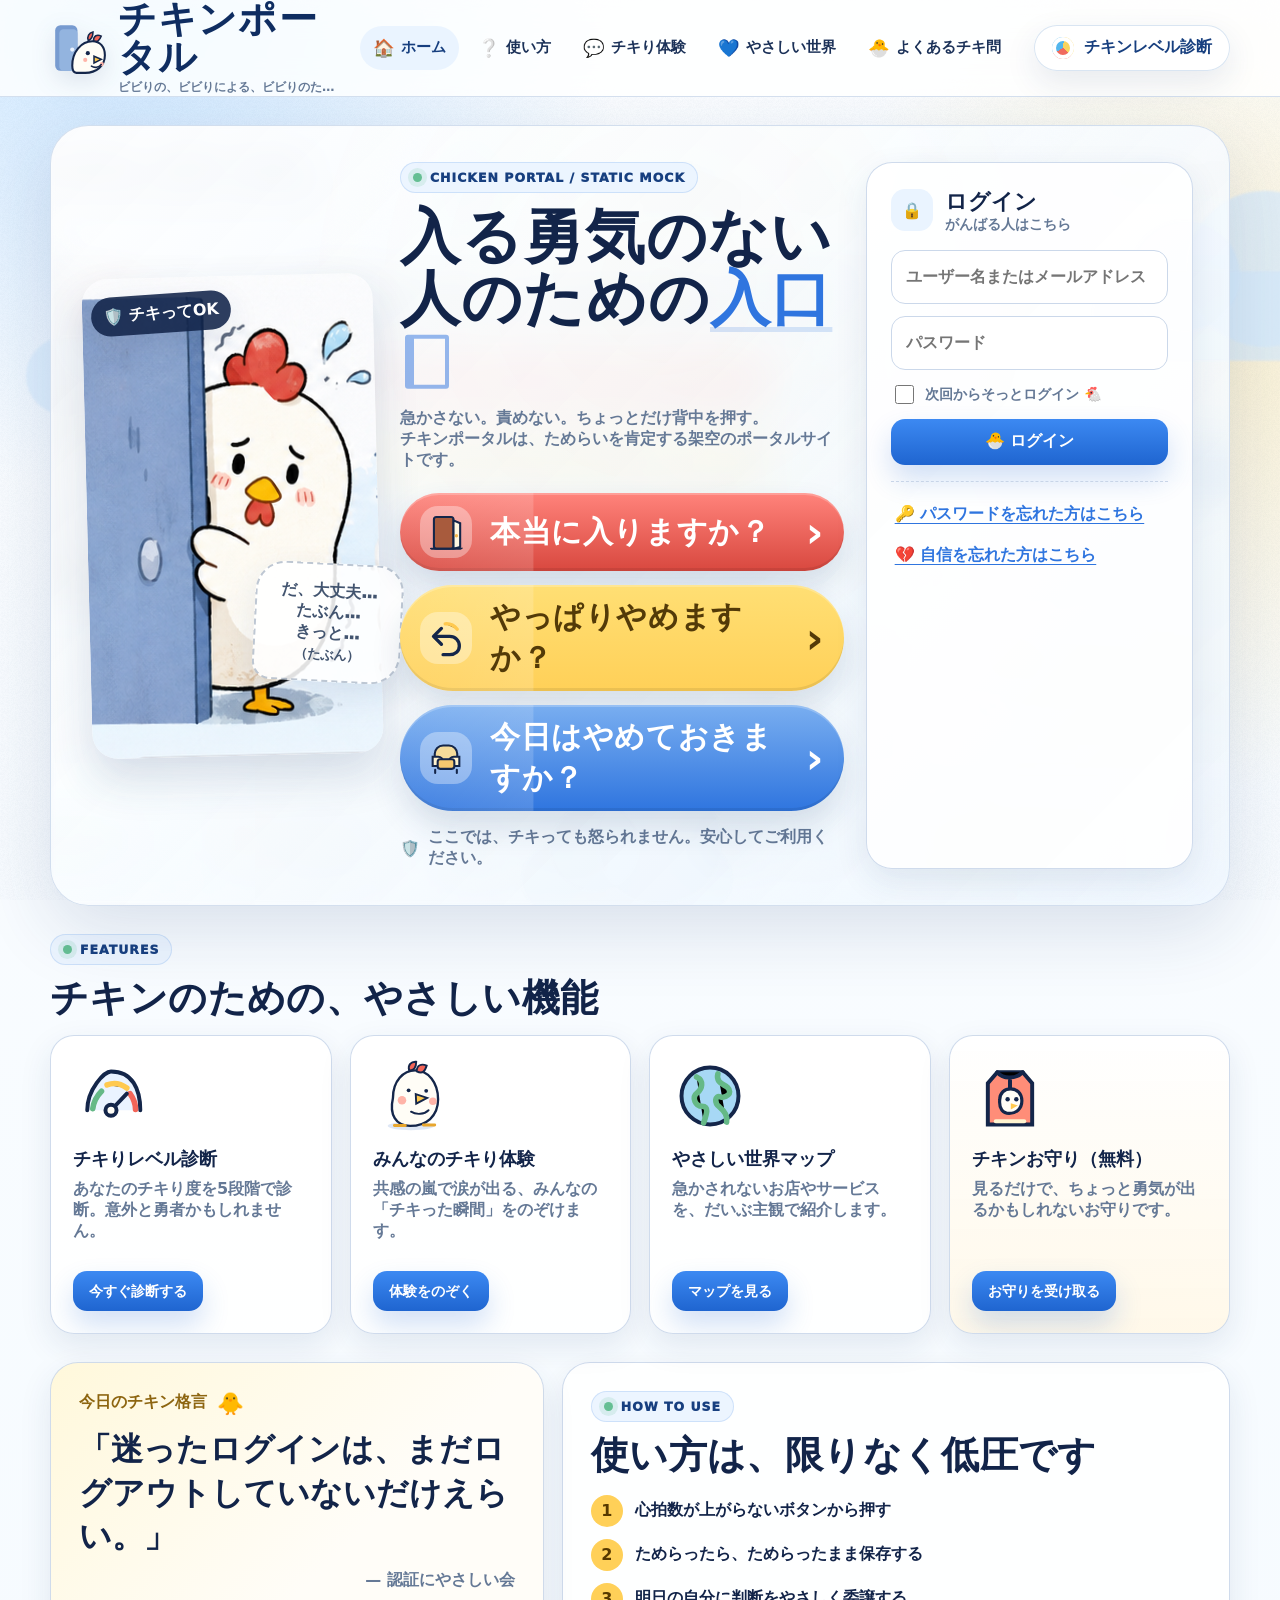
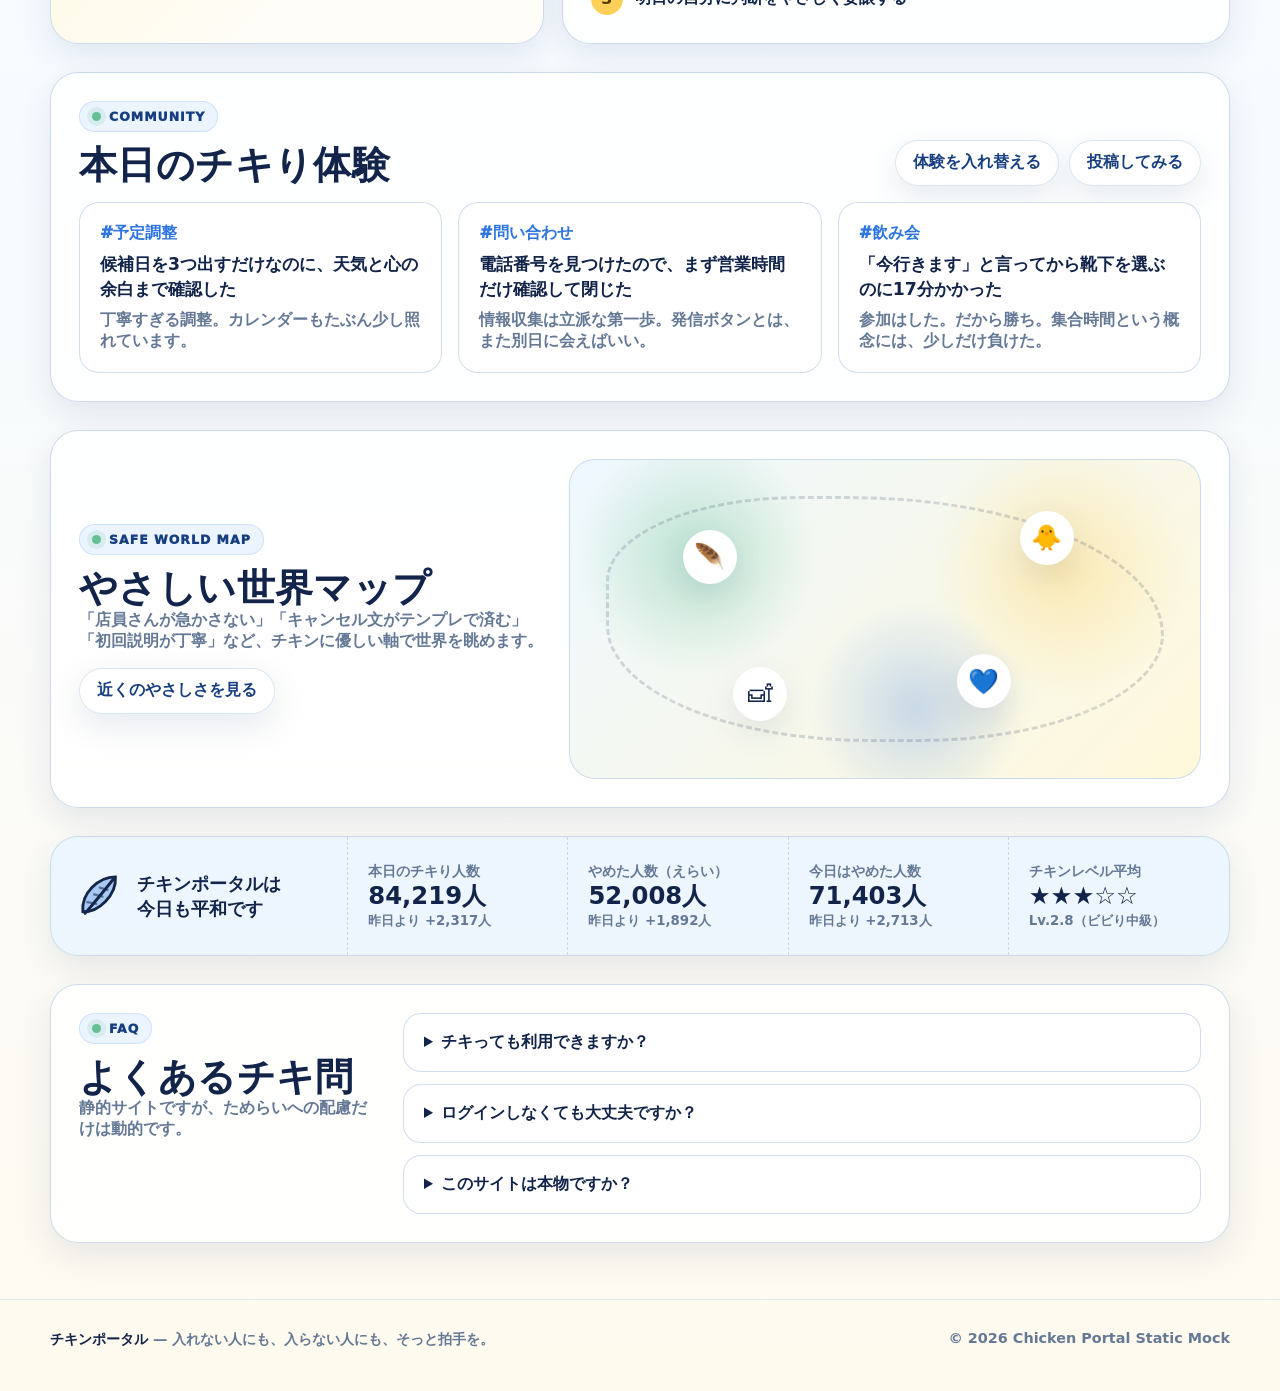
==== docs/index.html @ 882276da "Add random chicken quotes and stories" ====
<!doctype html>
<html lang="ja">
<head>
  <meta charset="utf-8" />
  <meta name="viewport" content="width=device-width, initial-scale=1" />
  <meta name="theme-color" content="#f7fbff" />
  <meta name="description" content="チキンポータル：入る勇気のない人のための入口。静的な高品質ダミーサイトです。" />
  <title>チキンポータル｜入る勇気のない人のための入口</title>
  <link rel="icon" href="assets/favicon.svg" type="image/svg+xml" />
  <link rel="preload" href="assets/hero-mascot.png" as="image" />
  <link rel="stylesheet" href="styles.css" />
</head>
<body>
  <a href="#main" class="skip-link">本文へスキップ</a>

  <header class="site-header" data-header>
    <div class="container header-inner">
      <a href="#top" class="brand" aria-label="チキンポータル ホーム">
        <img src="assets/logo.svg" alt="" width="58" height="58" />
        <span class="brand-text">
          <strong>チキンポータル</strong>
          <small>ビビりの、ビビりによる、ビビりのためのポータルサイト</small>
        </span>
      </a>

      <button class="menu-button" type="button" aria-expanded="false" aria-controls="global-nav" data-menu-button>
        <span></span><span></span><span></span>
        <span class="sr-only">メニューを開閉</span>
      </button>

      <nav class="global-nav" id="global-nav" aria-label="グローバルナビゲーション" data-nav>
        <a href="#top" aria-current="page"><span>🏠</span>ホーム</a>
        <a href="#guide"><span>❔</span>使い方</a>
        <a href="#stories"><span>💬</span>チキり体験</a>
        <a href="#gentle-map"><span>💙</span>やさしい世界</a>
        <a href="#faq"><span>🐣</span>よくあるチキ問</a>
      </nav>

      <button class="header-action" type="button" data-open-diagnosis>
        <span class="rainbow-dot" aria-hidden="true"></span>
        チキンレベル診断
      </button>
    </div>
  </header>

  <main id="main">
    <section class="hero" id="top" aria-labelledby="hero-title">
      <div class="hero-bg" aria-hidden="true">
        <span class="cloud cloud-a"></span>
        <span class="cloud cloud-b"></span>
        <span class="cloud cloud-c"></span>
      </div>
      <div class="container hero-layout">
        <div class="mascot-card" aria-hidden="true">
          <span class="floating-label">チキってOK</span>
          <img src="assets/hero-mascot.png" alt="" width="316" height="480" />
          <div class="thought-bubble">だ、大丈夫…<br />たぶん…<br />きっと…<br /><small>（たぶん）</small></div>
        </div>

        <div class="hero-copy">
          <p class="eyebrow">CHICKEN PORTAL / STATIC MOCK</p>
          <h1 id="hero-title">入る勇気のない人のための<span>入口</span></h1>
          <p class="lead">
            急かさない。責めない。ちょっとだけ背中を押す。<br />
            チキンポータルは、ためらいを肯定する架空のポータルサイトです。
          </p>

          <div class="decision-panel" aria-label="入口の選択肢">
            <button class="decision decision-enter" type="button" data-toast="勇気を検知しました。いま、ドアの向こうで全員が無言で拍手しています。">
              <img src="assets/door.svg" alt="" />
              <span>本当に入りますか？</span>
              <b aria-hidden="true">›</b>
            </button>
            <button class="decision decision-retreat" type="button" data-toast="撤退、極めて戦略的です。今日のあなたはリスク管理がうまい。">
              <img src="assets/turnback.svg" alt="" />
              <span>やっぱりやめますか？</span>
              <b aria-hidden="true">›</b>
            </button>
            <button class="decision decision-sofa" type="button" data-toast="今日は回復に全振りしましょう。ソファ側もあなたを待っていました。">
              <img src="assets/sofa.svg" alt="" />
              <span>今日はやめておきますか？</span>
              <b aria-hidden="true">›</b>
            </button>
          </div>

          <p class="micro-note"><span>🛡️</span>ここでは、チキっても怒られません。安心してご利用ください。</p>
        </div>

        <aside class="login-card" aria-labelledby="login-title">
          <div class="login-heading">
            <span aria-hidden="true">🔒</span>
            <div>
              <h2 id="login-title">ログイン</h2>
              <p>がんばる人はこちら</p>
            </div>
          </div>

          <form class="login-form" data-login-form>
            <label>
              <span class="sr-only">ユーザー名またはメールアドレス</span>
              <input type="text" placeholder="ユーザー名またはメールアドレス" autocomplete="username" />
            </label>
            <label>
              <span class="sr-only">パスワード</span>
              <input type="password" placeholder="パスワード" autocomplete="current-password" />
            </label>
            <label class="checkbox-row"><input type="checkbox" /> 次回からそっとログイン 🐔</label>
            <button class="primary-button" type="submit">🐣 ログイン</button>
          </form>

          <div class="support-links">
            <button type="button" data-toast="パスワード再発行メールは送れませんが、気持ちは送信しました。">🔑 パスワードを忘れた方はこちら</button>
            <button type="button" data-toast="自信は最後に使ったポケットを確認してください。たまに深呼吸の横にあります。">💔 自信を忘れた方はこちら</button>
          </div>
        </aside>
      </div>
    </section>

    <section class="feature-section" id="guide" aria-labelledby="feature-title">
      <div class="container">
        <div class="section-head">
          <p class="eyebrow">FEATURES</p>
          <h2 id="feature-title">チキンのための、やさしい機能</h2>
        </div>
        <div class="feature-grid">
          <article class="feature-card">
            <img src="assets/gauge.svg" alt="" />
            <h3>チキりレベル診断</h3>
            <p>あなたのチキり度を5段階で診断。意外と勇者かもしれません。</p>
            <button type="button" data-open-diagnosis>今すぐ診断する</button>
          </article>
          <article class="feature-card">
            <img src="assets/chick.svg" alt="" />
            <h3>みんなのチキり体験</h3>
            <p>共感の嵐で涙が出る、みんなの「チキった瞬間」をのぞけます。</p>
            <a href="#stories">体験をのぞく</a>
          </article>
          <article class="feature-card">
            <img src="assets/globe.svg" alt="" />
            <h3>やさしい世界マップ</h3>
            <p>急かされないお店やサービスを、だいぶ主観で紹介します。</p>
            <a href="#gentle-map">マップを見る</a>
          </article>
          <article class="feature-card feature-card-warm">
            <img src="assets/omamori.svg" alt="" />
            <h3>チキンお守り（無料）</h3>
            <p>見るだけで、ちょっと勇気が出るかもしれないお守りです。</p>
            <button type="button" data-toast="チキンお守りを授与しました。効能：クリック前より0.3mmだけ前向き。">お守りを受け取る</button>
          </article>
        </div>
      </div>
    </section>

    <section class="content-strip" aria-label="使い方と格言">
      <div class="container strip-grid">
        <article class="quote-card" data-random-quote>
          <span class="quote-label">今日のチキン格言</span>
          <blockquote data-quote-text>「逃げるがチキンの役に立つ」</blockquote>
          <cite data-quote-source>— チキン仙人</cite>
        </article>
        <article class="guide-card">
          <p class="eyebrow">HOW TO USE</p>
          <h2>使い方は、限りなく低圧です</h2>
          <ol>
            <li><span>1</span> 心拍数が上がらないボタンから押す</li>
            <li><span>2</span> ためらったら、ためらったまま保存する</li>
            <li><span>3</span> 明日の自分に判断をやさしく委譲する</li>
          </ol>
        </article>
      </div>
    </section>

    <section class="stories" id="stories" aria-labelledby="stories-title">
      <div class="container">
        <div class="section-head section-head-inline">
          <div>
            <p class="eyebrow">COMMUNITY</p>
            <h2 id="stories-title">本日のチキり体験</h2>
          </div>
          <div class="story-actions">
            <button class="soft-button" type="button" data-refresh-stories>体験を入れ替える</button>
            <button class="soft-button" type="button" data-toast="投稿フォームは準備中です。あなたの『あるある』は、すでに誰かを救っています。">投稿してみる</button>
          </div>
        </div>
        <div class="story-grid" data-story-grid aria-live="polite">
          <article class="story-card"><p>#飲み会</p><h3>「今行きます」と言ってから靴下を選ぶのに17分かかった</h3><span>参加はした。だから勝ち。集合時間という概念には、少しだけ負けた。</span></article>
          <article class="story-card"><p>#資料提出</p><h3>完璧に直そうとして、結局「一旦これで」で提出した</h3><span>一旦、は魔法の言葉。世界を前に進める小さな呪文です。</span></article>
          <article class="story-card"><p>#美容院</p><h3>「こんな感じで」と言えず、画像を無言で差し出した</h3><span>非言語コミュニケーションの高度活用。つまりDXです。</span></article>
        </div>
      </div>
    </section>

    <section class="gentle-map" id="gentle-map" aria-labelledby="map-title">
      <div class="container map-grid">
        <div class="map-copy">
          <p class="eyebrow">SAFE WORLD MAP</p>
          <h2 id="map-title">やさしい世界マップ</h2>
          <p>「店員さんが急かさない」「キャンセル文がテンプレで済む」「初回説明が丁寧」など、チキンに優しい軸で世界を眺めます。</p>
          <button class="soft-button" type="button" data-toast="マップはまだ妄想段階です。まずは脳内でピンを立てました。">近くのやさしさを見る</button>
        </div>
        <div class="map-card" aria-hidden="true">
          <span class="pin pin-a">🪶</span>
          <span class="pin pin-b">🐥</span>
          <span class="pin pin-c">💙</span>
          <span class="pin pin-d">🛋</span>
        </div>
      </div>
    </section>

    <section class="stats" aria-label="チキンポータル統計">
      <div class="container stats-grid">
        <div class="stats-title"><img src="assets/feather.svg" alt="" /><strong>チキンポータルは<br />今日も平和です</strong></div>
        <div class="stat"><span>本日のチキり人数</span><strong>84,219人</strong><small>昨日より +2,317人</small></div>
        <div class="stat"><span>やめた人数（えらい）</span><strong>52,008人</strong><small>昨日より +1,892人</small></div>
        <div class="stat"><span>今日はやめた人数</span><strong>71,403人</strong><small>昨日より +2,713人</small></div>
        <div class="stat"><span>チキンレベル平均</span><strong>★★★☆☆</strong><small>Lv.2.8（ビビり中級）</small></div>
      </div>
    </section>

    <section class="faq" id="faq" aria-labelledby="faq-title">
      <div class="container faq-grid">
        <div>
          <p class="eyebrow">FAQ</p>
          <h2 id="faq-title">よくあるチキ問</h2>
          <p>静的サイトですが、ためらいへの配慮だけは動的です。</p>
        </div>
        <div class="faq-list">
          <details><summary>チキっても利用できますか？</summary><p>むしろメインターゲットです。ためらいに優しいUIを目指しています。</p></details>
          <details><summary>ログインしなくても大丈夫ですか？</summary><p>もちろんです。ログインボタンを眺めるだけでも立派な利用です。</p></details>
          <details><summary>このサイトは本物ですか？</summary><p>静的ダミーサイトです。バックエンドも個人情報の保存もありません。</p></details>
        </div>
      </div>
    </section>
  </main>

  <footer class="site-footer">
    <div class="container footer-inner">
      <p><strong>チキンポータル</strong> — 入れない人にも、入らない人にも、そっと拍手を。</p>
      <p>© 2026 Chicken Portal Static Mock</p>
    </div>
  </footer>

  <dialog class="diagnosis-dialog" data-diagnosis-dialog>
    <form method="dialog" class="dialog-card">
      <button class="dialog-close" value="cancel" aria-label="閉じる">×</button>
      <img src="assets/chick.svg" alt="" aria-hidden="true" />
      <p class="eyebrow">CHICKEN LEVEL</p>
      <h2>あなたのチキンレベル診断</h2>
      <fieldset>
        <legend>今日の気分に近いものを選んでください</legend>
        <label><input type="radio" name="fear" value="2" checked /> ボタンにカーソルを置けた</label>
        <label><input type="radio" name="fear" value="3" /> 送信前に文章を3回見直した</label>
        <label><input type="radio" name="fear" value="4" /> 一旦下書きで寝かせたい</label>
        <label><input type="radio" name="fear" value="5" /> 戻るボタンの位置を先に確認した</label>
      </fieldset>
      <output class="diagnosis-result" data-diagnosis-result>診断ボタンを押すと、やさしい結果が出ます。</output>
      <button class="primary-button" type="button" data-run-diagnosis>診断する</button>
    </form>
  </dialog>

  <div class="toast" role="status" aria-live="polite" aria-atomic="true" data-toast-box hidden></div>
  <script src="app.js"></script>
</body>
</html>
---- docs/styles.css ----
:root {
  --bg: #f6fbff;
  --paper: #ffffff;
  --paper-soft: #fff8e8;
  --ink: #122449;
  --ink-soft: #42546f;
  --muted: #657996;
  --line: #d9e5f2;
  --blue: #2f75df;
  --blue-deep: #173f7f;
  --blue-soft: #eaf4ff;
  --red: #f06458;
  --red-deep: #d8483f;
  --yellow: #ffd058;
  --yellow-deep: #aa7616;
  --green: #65bf93;
  --shadow: 0 24px 72px rgba(30, 60, 110, 0.14);
  --shadow-soft: 0 12px 32px rgba(30, 60, 110, 0.1);
  --radius-lg: 28px;
  --radius-md: 20px;
  --radius-sm: 14px;
  --max: 1180px;
  font-family: ui-rounded, "Hiragino Maru Gothic ProN", "Hiragino Sans", "Yu Gothic UI", "Yu Gothic", Meiryo, system-ui, sans-serif;
}

* { box-sizing: border-box; }
html { scroll-behavior: smooth; }
body {
  margin: 0;
  min-width: 320px;
  color: var(--ink);
  background:
    radial-gradient(circle at 10% 0%, rgba(166, 212, 255, 0.55), transparent 31rem),
    radial-gradient(circle at 96% 12%, rgba(255, 219, 122, 0.3), transparent 27rem),
    linear-gradient(180deg, #fbfdff 0%, var(--bg) 58%, #fffaf0 100%);
}
body::before {
  content: "";
  position: fixed;
  inset: 0;
  z-index: -1;
  opacity: .26;
  pointer-events: none;
  background-image: url("assets/grain.png");
  mix-blend-mode: multiply;
}
img, svg { max-width: 100%; display: block; }
a { color: inherit; text-decoration: none; }
button, input { font: inherit; }
button { cursor: pointer; border: 0; }
h1, h2, h3, p { margin-top: 0; }
button:focus-visible, a:focus-visible, input:focus-visible, summary:focus-visible {
  outline: 4px solid rgba(47, 117, 223, 0.28);
  outline-offset: 4px;
}
.container { width: min(var(--max), calc(100% - 36px)); margin-inline: auto; }
.sr-only {
  position: absolute;
  width: 1px; height: 1px; padding: 0; margin: -1px;
  overflow: hidden; clip: rect(0,0,0,0); white-space: nowrap; border: 0;
}
.skip-link {
  position: absolute; left: 16px; top: -80px; z-index: 1000;
  padding: 10px 16px; color: #fff; background: var(--ink); border-radius: 999px;
  transition: top .2s ease;
}
.skip-link:focus { top: 16px; }

.site-header {
  position: sticky; top: 0; z-index: 50;
  background: rgba(255, 255, 255, 0.84);
  border-bottom: 1px solid rgba(202, 216, 234, 0.8);
  backdrop-filter: blur(16px) saturate(150%);
}
.header-inner {
  min-height: 86px;
  display: grid;
  grid-template-columns: minmax(280px, 1fr) auto auto;
  align-items: center;
  gap: 20px;
}
.brand { display: inline-flex; align-items: center; gap: 10px; min-width: 0; }
.brand img { width: 58px; height: 58px; filter: drop-shadow(0 8px 12px rgba(30,60,110,.12)); }
.brand-text { display: grid; gap: 2px; min-width: 0; }
.brand-text strong {
  color: #0f2d61;
  font-size: clamp(1.55rem, 3vw, 2.45rem);
  line-height: 1;
  letter-spacing: .03em;
}
.brand-text small {
  color: var(--muted);
  font-size: .78rem;
  font-weight: 800;
  white-space: nowrap;
  overflow: hidden;
  text-overflow: ellipsis;
}
.global-nav { display: flex; align-items: center; justify-content: center; gap: 6px; color: #1b3158; }
.global-nav a {
  display: inline-flex; align-items: center; gap: 6px;
  min-height: 44px; padding: 8px 13px;
  border-radius: 999px;
  font-weight: 850;
  font-size: .92rem;
  transition: background .18s ease, transform .18s ease, color .18s ease;
}
.global-nav a span { font-size: 1.18em; }
.global-nav a:hover, .global-nav a[aria-current="page"] { background: var(--blue-soft); color: var(--blue-deep); }
.global-nav a:hover { transform: translateY(-1px); }
.header-action, .soft-button {
  display: inline-flex; align-items: center; justify-content: center; gap: 10px;
  min-height: 46px; padding: 0 18px;
  border-radius: 999px;
  color: var(--blue-deep);
  background: #fff;
  box-shadow: inset 0 0 0 1px var(--line), var(--shadow-soft);
  font-weight: 950;
  white-space: nowrap;
  transition: transform .18s ease, box-shadow .18s ease;
}
.header-action:hover, .soft-button:hover { transform: translateY(-2px); box-shadow: inset 0 0 0 1px #bdd5ef, 0 18px 36px rgba(30,60,110,.12); }
.rainbow-dot {
  width: 22px; height: 22px; border-radius: 50%;
  background: conic-gradient(from 240deg, #53b6ed 0 35%, #f9d45e 35% 70%, #f06a5e 70% 100%);
  box-shadow: inset 0 0 0 4px #fff;
}
.menu-button {
  display: none;
  width: 46px; height: 46px; padding: 10px;
  border: 1px solid var(--line); border-radius: 14px; background: #fff;
}
.menu-button span:not(.sr-only) { display: block; height: 3px; margin: 5px 0; border-radius: 99px; background: var(--ink); }

main { overflow: hidden; }
.hero { position: relative; padding-top: 28px; }
.hero-bg { pointer-events: none; position: absolute; inset: 0; overflow: hidden; }
.cloud {
  position: absolute; width: 230px; height: 78px;
  border-radius: 999px;
  background: rgba(211, 233, 252, .66);
  filter: blur(1px);
}
.cloud::before, .cloud::after { content: ""; position: absolute; border-radius: 50%; background: inherit; }
.cloud::before { width: 96px; height: 96px; left: 32px; top: -44px; }
.cloud::after { width: 136px; height: 136px; right: 12px; top: -70px; }
.cloud-a { left: 2vw; top: 240px; }
.cloud-b { right: -60px; top: 180px; transform: scale(1.15); }
.cloud-c { left: 40%; bottom: -12px; transform: scale(.92); opacity: .7; }
.hero-layout {
  position: relative;
  display: grid;
  grid-template-columns: minmax(220px, .8fr) minmax(340px, 1.22fr) minmax(300px, .9fr);
  gap: 22px;
  align-items: center;
  padding: clamp(22px, 3vw, 36px);
  border: 1px solid rgba(202, 216, 234, .8);
  border-radius: clamp(22px, 3vw, 40px);
  background:
    linear-gradient(135deg, rgba(255,255,255,.94), rgba(238,247,255,.82)),
    radial-gradient(circle at 52% 20%, rgba(255,216,110,.25), transparent 24rem);
  box-shadow: var(--shadow);
  overflow: hidden;
}
.hero-layout::before {
  content: "";
  position: absolute;
  inset: 0;
  background-image: url("assets/soft-preview-bg.jpg");
  background-size: cover;
  background-position: center;
  opacity: .07;
  filter: blur(2px);
}
.hero-layout > * { position: relative; z-index: 1; }
.mascot-card {
  position: relative;
  min-height: 460px;
  display: grid;
  align-items: end;
  justify-items: center;
  overflow: visible;
}
.mascot-card > img {
  width: min(330px, 115%);
  border-radius: 26px;
  box-shadow: 0 22px 44px rgba(30, 60, 110, .16);
  transform: rotate(-1.4deg);
  animation: mascot-peek 5s ease-in-out infinite;
}
.floating-label {
  position: absolute; z-index: 3; top: 18px; left: 4px;
  display: inline-flex; align-items: center; gap: 6px;
  padding: 9px 12px;
  border-radius: 999px;
  color: #fff;
  background: rgba(18, 36, 73, .88);
  box-shadow: var(--shadow-soft);
  font-weight: 900;
  transform: rotate(-4deg);
}
.floating-label::before { content: "🛡️"; }
.thought-bubble {
  position: absolute; right: -24px; bottom: 74px;
  width: 148px; padding: 16px 18px;
  color: var(--ink-soft);
  background: rgba(255,255,255,.88);
  border: 2px dashed rgba(101,121,150,.42);
  border-radius: 30px 26px 30px 18px;
  box-shadow: var(--shadow-soft);
  text-align: center;
  font-weight: 950;
  transform: rotate(3deg);
}
.hero-copy { min-width: 0; }
.eyebrow {
  display: inline-flex; align-items: center; gap: 8px;
  margin: 0 0 12px;
  padding: 7px 12px;
  color: var(--blue-deep);
  background: rgba(234,244,255,.9);
  border: 1px solid rgba(47,117,223,.16);
  border-radius: 999px;
  font-size: .78rem;
  font-weight: 950;
  letter-spacing: .08em;
}
.eyebrow::before { content: ""; width: 9px; height: 9px; border-radius: 50%; background: var(--green); box-shadow: 0 0 0 5px rgba(101,191,147,.16); }
.hero-copy h1 {
  margin-bottom: 14px;
  font-size: clamp(2.35rem, 4.7vw, 4.9rem);
  line-height: 1.04;
  letter-spacing: .02em;
}
.hero-copy h1 span {
  color: var(--blue);
  text-decoration: underline;
  text-decoration-thickness: .08em;
  text-decoration-color: rgba(47,117,223,.18);
  text-underline-offset: .14em;
}
.hero-copy h1 span::after {
  content: "";
  display: inline-block;
  width: .52em;
  height: .76em;
  margin-left: .08em;
  border: .08em solid currentColor;
  border-left-width: .16em;
  border-radius: .05em;
  opacity: .5;
  transform: translateY(.08em);
}
.lead { margin-bottom: 22px; color: var(--muted); font-size: clamp(1rem, 1.15vw, 1.1rem); font-weight: 760; }
.decision-panel { display: grid; gap: 14px; }
.decision {
  position: relative;
  display: grid;
  grid-template-columns: 56px 1fr auto;
  gap: 14px;
  align-items: center;
  min-height: 78px;
  padding: 12px 20px;
  border-radius: 999px;
  color: #fff;
  box-shadow: 0 16px 30px rgba(30,60,110,.15), inset 0 -3px 0 rgba(0,0,0,.08), inset 0 2px 0 rgba(255,255,255,.22);
  overflow: hidden;
  text-align: left;
  transition: transform .18s ease, box-shadow .18s ease, filter .18s ease;
}
.decision::before {
  content: "";
  position: absolute;
  inset: 0;
  background: linear-gradient(90deg, rgba(255,255,255,.24), transparent 36%, rgba(255,255,255,.16));
  transform: translateX(-70%);
  transition: transform .45s ease;
}
.decision:hover, .decision:focus-visible { transform: translateY(-3px) scale(1.012); filter: saturate(1.04); }
.decision:hover::before, .decision:focus-visible::before { transform: translateX(20%); }
.decision img, .decision span, .decision b { position: relative; z-index: 1; }
.decision img { width: 52px; height: 52px; padding: 6px; border-radius: 18px; background: rgba(255,255,255,.34); }
.decision span { font-size: clamp(1.28rem, 2.35vw, 2.2rem); font-weight: 950; letter-spacing: .02em; }
.decision b { font-size: 2.7rem; line-height: 1; }
.decision-enter { background: linear-gradient(180deg, #ff837b, var(--red-deep)); }
.decision-retreat { color: #533a08; background: linear-gradient(180deg, #ffdf74, var(--yellow)); }
.decision-sofa { background: linear-gradient(180deg, #79aef0, var(--blue)); }
.micro-note { display: flex; align-items: center; gap: 8px; margin: 16px 0 0; color: var(--muted); font-weight: 900; }

.login-card {
  align-self: stretch;
  display: grid;
  align-content: start;
  gap: 16px;
  padding: 24px;
  background: rgba(255,255,255,.88);
  border: 1px solid rgba(202,216,234,.9);
  border-radius: 26px;
  box-shadow: var(--shadow-soft);
}
.login-heading { display: flex; align-items: center; gap: 12px; }
.login-heading > span { display: grid; place-items: center; width: 42px; height: 42px; border-radius: 14px; background: var(--blue-soft); }
.login-heading h2 { margin: 0; font-size: 1.35rem; }
.login-heading p { margin: 0; color: var(--muted); font-size: .86rem; font-weight: 850; }
.login-form { display: grid; gap: 12px; }
.login-form input[type="text"], .login-form input[type="password"] {
  width: 100%; min-height: 54px; padding: 0 14px;
  color: var(--ink);
  background: #fff;
  border: 1px solid #cbd8ea;
  border-radius: 14px;
  font-weight: 800;
}
.login-form input:focus { border-color: var(--blue); }
.checkbox-row { display: flex; align-items: center; gap: 8px; color: var(--muted); font-size: .9rem; font-weight: 850; }
.checkbox-row input { width: 19px; height: 19px; accent-color: var(--blue); }
.primary-button, .feature-card button, .feature-card a {
  display: inline-flex; align-items: center; justify-content: center;
  min-height: 46px; padding: 0 16px;
  color: #fff;
  background: linear-gradient(180deg, #3c89f2, #1f65d0);
  border-radius: 14px;
  box-shadow: 0 14px 28px rgba(31,101,208,.2);
  font-weight: 950;
  transition: transform .18s ease, box-shadow .18s ease;
}
.primary-button:hover, .feature-card button:hover, .feature-card a:hover { transform: translateY(-2px); box-shadow: 0 18px 34px rgba(31,101,208,.26); }
.support-links { display: grid; gap: 4px; padding-top: 14px; border-top: 1px dashed #c8d5e8; }
.support-links button { padding: 8px 4px; color: var(--blue); background: transparent; border-radius: 10px; font-weight: 900; text-align: left; text-decoration: underline; text-underline-offset: 4px; }
.support-links button:hover { background: var(--blue-soft); }

.feature-section, .content-strip, .stories, .gentle-map, .stats, .faq { padding-top: 28px; }
.section-head { margin-bottom: 16px; }
.section-head h2, .guide-card h2, .map-copy h2, .faq h2, .stories h2 { margin: 0; font-size: clamp(1.8rem, 3vw, 2.75rem); line-height: 1.1; letter-spacing: .01em; }
.section-head-inline { display: flex; justify-content: space-between; align-items: end; gap: 18px; }
.feature-grid { display: grid; grid-template-columns: repeat(4, 1fr); gap: 18px; }
.feature-card {
  position: relative;
  min-height: 252px;
  padding: 22px;
  overflow: hidden;
  background: rgba(255,255,255,.88);
  border: 1px solid rgba(202,216,234,.9);
  border-radius: 24px;
  box-shadow: var(--shadow-soft);
  transition: transform .18s ease, box-shadow .18s ease;
}
.feature-card:hover { transform: translateY(-3px); box-shadow: 0 24px 46px rgba(30,60,110,.13); }
.feature-card > img { width: 76px; height: 76px; margin-bottom: 12px; }
.feature-card h3 { margin: 0 0 8px; font-size: 1.14rem; }
.feature-card p { min-height: 76px; margin-bottom: 16px; color: var(--muted); font-weight: 740; }
.feature-card button, .feature-card a { min-height: 40px; font-size: .9rem; }
.feature-card-warm { background: linear-gradient(180deg, rgba(255,255,255,.9), rgba(255,248,232,.94)); }

.strip-grid { display: grid; grid-template-columns: .85fr 1.15fr; gap: 18px; }
.quote-card, .guide-card, .stories .container, .map-grid, .faq-grid {
  border: 1px solid rgba(202,216,234,.9);
  border-radius: 28px;
  box-shadow: var(--shadow-soft);
}
.quote-card, .guide-card { padding: 28px; }
.quote-card { position: relative; overflow: hidden; background: linear-gradient(135deg, #fff8db, #fffdf8 62%); }
.quote-card::after { content: none; }
.quote-label { display: inline-block; margin-bottom: 12px; color: #8d6510; font-weight: 950; }
.quote-label::after { content: "🐥"; display: inline-block; margin-left: 10px; font-size: 1.35rem; vertical-align: -0.18em; }
.quote-card blockquote { margin: 0; font-size: clamp(1.38rem, 2.5vw, 2.15rem); font-weight: 950; line-height: 1.35; }
.quote-card cite { display: block; margin-top: 12px; color: var(--muted); font-style: normal; font-weight: 900; text-align: right; }
.guide-card { background: rgba(255,255,255,.88); }
.guide-card ol { display: grid; gap: 12px; padding: 0; margin: 18px 0 0; list-style: none; }
.guide-card li { display: flex; gap: 12px; align-items: center; font-weight: 900; }
.guide-card li span { display: grid; place-items: center; flex: 0 0 32px; height: 32px; color: #573900; background: var(--yellow); border-radius: 50%; }

.stories .container { padding: 28px; background: rgba(255,255,255,.82); }
.story-actions { display: flex; flex-wrap: wrap; justify-content: flex-end; gap: 10px; }
.story-grid { display: grid; grid-template-columns: repeat(3, 1fr); gap: 16px; }
.story-card { padding: 20px; background: var(--paper); border: 1px solid rgba(202,216,234,.85); border-radius: 20px; }
.story-card p { margin-bottom: 8px; color: var(--blue); font-weight: 950; }
.story-card h3 { margin-bottom: 8px; font-size: 1.08rem; line-height: 1.45; }
.story-card span { color: var(--muted); font-weight: 740; }

.map-grid { display: grid; grid-template-columns: minmax(0, .85fr) minmax(360px, 1.15fr); gap: 22px; align-items: center; padding: 28px; background: rgba(255,255,255,.82); }
.map-copy p:not(.eyebrow) { color: var(--muted); font-weight: 760; }
.map-card {
  position: relative;
  min-height: 320px;
  overflow: hidden;
  border: 1px solid rgba(202,216,234,.9);
  border-radius: 26px;
  background:
    radial-gradient(circle at 20% 30%, rgba(101,191,147,.38), transparent 22%),
    radial-gradient(circle at 78% 34%, rgba(255,208,88,.36), transparent 24%),
    radial-gradient(circle at 55% 78%, rgba(47,117,223,.24), transparent 25%),
    linear-gradient(135deg, #eef8ff, #fff8db);
}
.map-card::before { content: ""; position: absolute; inset: 36px; border: 3px dashed rgba(18,36,73,.16); border-radius: 38% 62% 48% 52%; }
.pin { position: absolute; display: grid; place-items: center; width: 54px; height: 54px; border-radius: 50%; background: #fff; box-shadow: var(--shadow-soft); font-size: 1.55rem; animation: pin-bob 3.6s ease-in-out infinite; }
.pin-a { left: 18%; top: 22%; }
.pin-b { right: 20%; top: 16%; animation-delay: .4s; }
.pin-c { right: 30%; bottom: 22%; animation-delay: .8s; }
.pin-d { left: 26%; bottom: 18%; animation-delay: 1.2s; }

.stats-grid { display: grid; grid-template-columns: 1.35fr repeat(4, 1fr); overflow: hidden; background: rgba(234,244,255,.82); border: 1px solid rgba(202,216,234,.9); border-radius: 28px; box-shadow: var(--shadow-soft); }
.stats-title, .stat { min-height: 118px; padding: 20px; display: grid; align-content: center; border-right: 1px dashed rgba(18,36,73,.14); }
.stats-title { display: flex; gap: 12px; align-items: center; }
.stats-title img { width: 54px; height: 54px; }
.stats-title strong { font-size: 1.12rem; line-height: 1.4; }
.stat:last-child { border-right: 0; }
.stat span { color: var(--muted); font-size: .88rem; font-weight: 900; }
.stat strong { font-size: clamp(1.2rem, 1.9vw, 1.7rem); line-height: 1.25; }
.stat small { color: var(--muted); font-weight: 800; }

.faq { padding-bottom: 56px; }
.faq-grid { display: grid; grid-template-columns: 300px 1fr; gap: 24px; padding: 28px; background: rgba(255,255,255,.86); }
.faq-grid > div:first-child p:not(.eyebrow) { color: var(--muted); font-weight: 760; }
.faq-list { display: grid; gap: 12px; }
details { background: var(--paper); border: 1px solid rgba(202,216,234,.85); border-radius: 18px; }
summary { padding: 18px 20px; font-weight: 950; cursor: pointer; }
details p { margin: 0; padding: 0 20px 18px; color: var(--muted); font-weight: 740; }
.site-footer { padding: 30px 0 42px; color: var(--muted); background: rgba(255,250,238,.74); border-top: 1px solid rgba(202,216,234,.55); }
.footer-inner { display: flex; justify-content: space-between; gap: 18px; font-size: .9rem; font-weight: 800; }
.footer-inner p { margin: 0; }
.footer-inner strong { color: var(--ink); }

.toast {
  position: fixed; right: 22px; bottom: 22px; z-index: 100;
  max-width: min(430px, calc(100vw - 44px));
  padding: 16px 18px;
  color: #fff; background: rgba(18,36,73,.95);
  border: 1px solid rgba(255,255,255,.18);
  border-radius: 18px;
  box-shadow: 0 18px 44px rgba(18,36,73,.26);
  font-weight: 850;
  opacity: 0;
  transform: translateY(18px);
  pointer-events: none;
  transition: opacity .22s ease, transform .22s ease;
}
.toast.is-visible { opacity: 1; transform: translateY(0); }
.diagnosis-dialog { width: min(620px, calc(100% - 36px)); padding: 0; color: var(--ink); background: transparent; border: 0; }
.diagnosis-dialog::backdrop { background: rgba(18,36,73,.34); backdrop-filter: blur(8px); }
.dialog-card {
  position: relative;
  padding: 32px;
  background: var(--paper);
  border: 1px solid rgba(202,216,234,.9);
  border-radius: 30px;
  box-shadow: 0 30px 90px rgba(18,36,73,.32);
}
.dialog-card > img { width: 78px; height: 78px; }
.dialog-close { position: absolute; right: 16px; top: 16px; display: grid; place-items: center; width: 40px; height: 40px; color: var(--ink); background: #fff; border: 1px solid var(--line); border-radius: 50%; font-size: 1.4rem; line-height: 1; }
.dialog-card h2 { margin-bottom: 12px; font-size: 1.9rem; }
.dialog-card fieldset { display: grid; gap: 10px; padding: 0; margin: 0 0 16px; border: 0; }
.dialog-card legend { margin-bottom: 8px; color: var(--muted); font-weight: 900; }
.dialog-card label { display: flex; gap: 10px; align-items: center; padding: 12px 14px; background: #f8fbff; border: 1px solid var(--line); border-radius: 14px; font-weight: 850; }
.dialog-card input { accent-color: var(--blue); }
.diagnosis-result { display: block; min-height: 62px; margin-bottom: 16px; padding: 14px 16px; color: var(--ink-soft); background: var(--blue-soft); border: 1px dashed #bdd5ef; border-radius: 16px; font-weight: 900; white-space: pre-line; }

@keyframes mascot-peek { 0%, 100% { transform: translateX(0) rotate(-1.4deg); } 50% { transform: translateX(8px) rotate(1deg); } }
@keyframes pin-bob { 0%, 100% { transform: translateY(0); } 50% { transform: translateY(-8px); } }

@media (max-width: 1120px) {
  .header-inner { grid-template-columns: 1fr auto; }
  .menu-button { display: block; justify-self: end; }
  .global-nav, .header-action { display: none; }
  .site-header.is-open .global-nav { display: flex; grid-column: 1 / -1; justify-content: flex-start; flex-wrap: wrap; padding-bottom: 12px; }
  .site-header.is-open .header-action { display: inline-flex; grid-column: 1 / -1; justify-self: start; margin-bottom: 14px; }
  .hero-layout { grid-template-columns: minmax(0, 1fr) minmax(300px, .75fr); }
  .mascot-card { display: none; }
  .feature-grid { grid-template-columns: repeat(2, 1fr); }
  .stats-grid { grid-template-columns: repeat(2, 1fr); }
  .stats-title, .stat { border-bottom: 1px dashed rgba(18,36,73,.14); }
}

@media (max-width: 820px) {
  .container { width: min(var(--max), calc(100% - 28px)); }
  .header-inner { min-height: 76px; }
  .brand img { width: 50px; height: 50px; }
  .brand-text strong { font-size: 1.48rem; }
  .brand-text small { display: none; }
  .hero { padding-top: 18px; }
  .hero-layout { grid-template-columns: 1fr; padding: 22px; }
  .decision { grid-template-columns: 48px 1fr auto; min-height: 68px; padding: 10px 16px; }
  .decision img { width: 42px; height: 42px; border-radius: 14px; }
  .decision span { font-size: clamp(1.08rem, 5vw, 1.5rem); }
  .decision b { font-size: 2.2rem; }
  .login-card { max-width: none; }
  .strip-grid, .map-grid, .faq-grid { grid-template-columns: 1fr; }
  .story-grid { grid-template-columns: 1fr; }
  .map-card { min-height: 260px; }
  .footer-inner { display: grid; }
}

@media (max-width: 560px) {
  .hero-copy h1 { font-size: 2.1rem; }
  .lead br { display: none; }
  .feature-grid { grid-template-columns: 1fr; }
  .feature-card { min-height: auto; }
  .section-head-inline { display: grid; align-items: start; }
  .quote-card, .guide-card, .stories .container, .map-grid, .faq-grid { border-radius: 22px; padding: 22px; }
  .stats-grid { grid-template-columns: 1fr; }
  .stats-title, .stat { min-height: auto; border-right: 0; }
  .dialog-card { padding: 28px 20px; }
}

@media (prefers-reduced-motion: reduce) {
  *, *::before, *::after {
    animation-duration: .01ms !important;
    animation-iteration-count: 1 !important;
    scroll-behavior: auto !important;
    transition-duration: .01ms !important;
  }
}
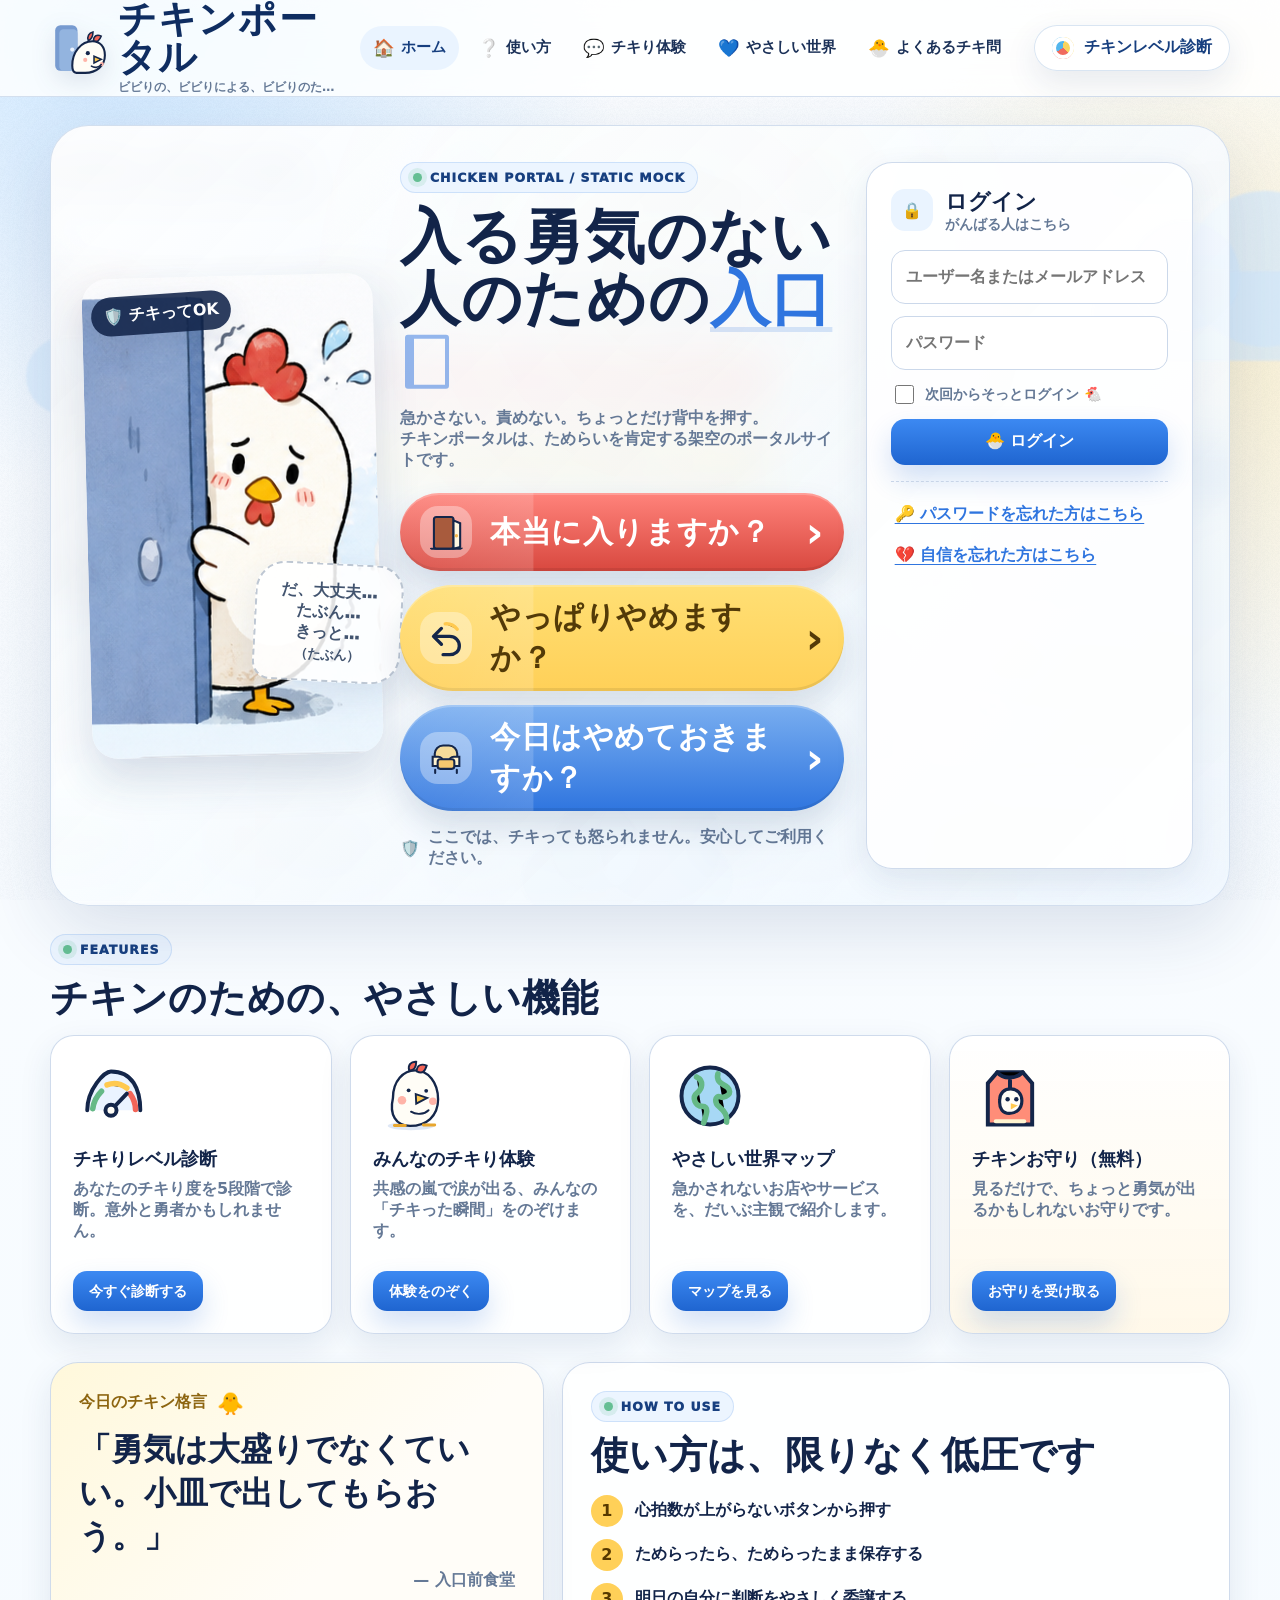
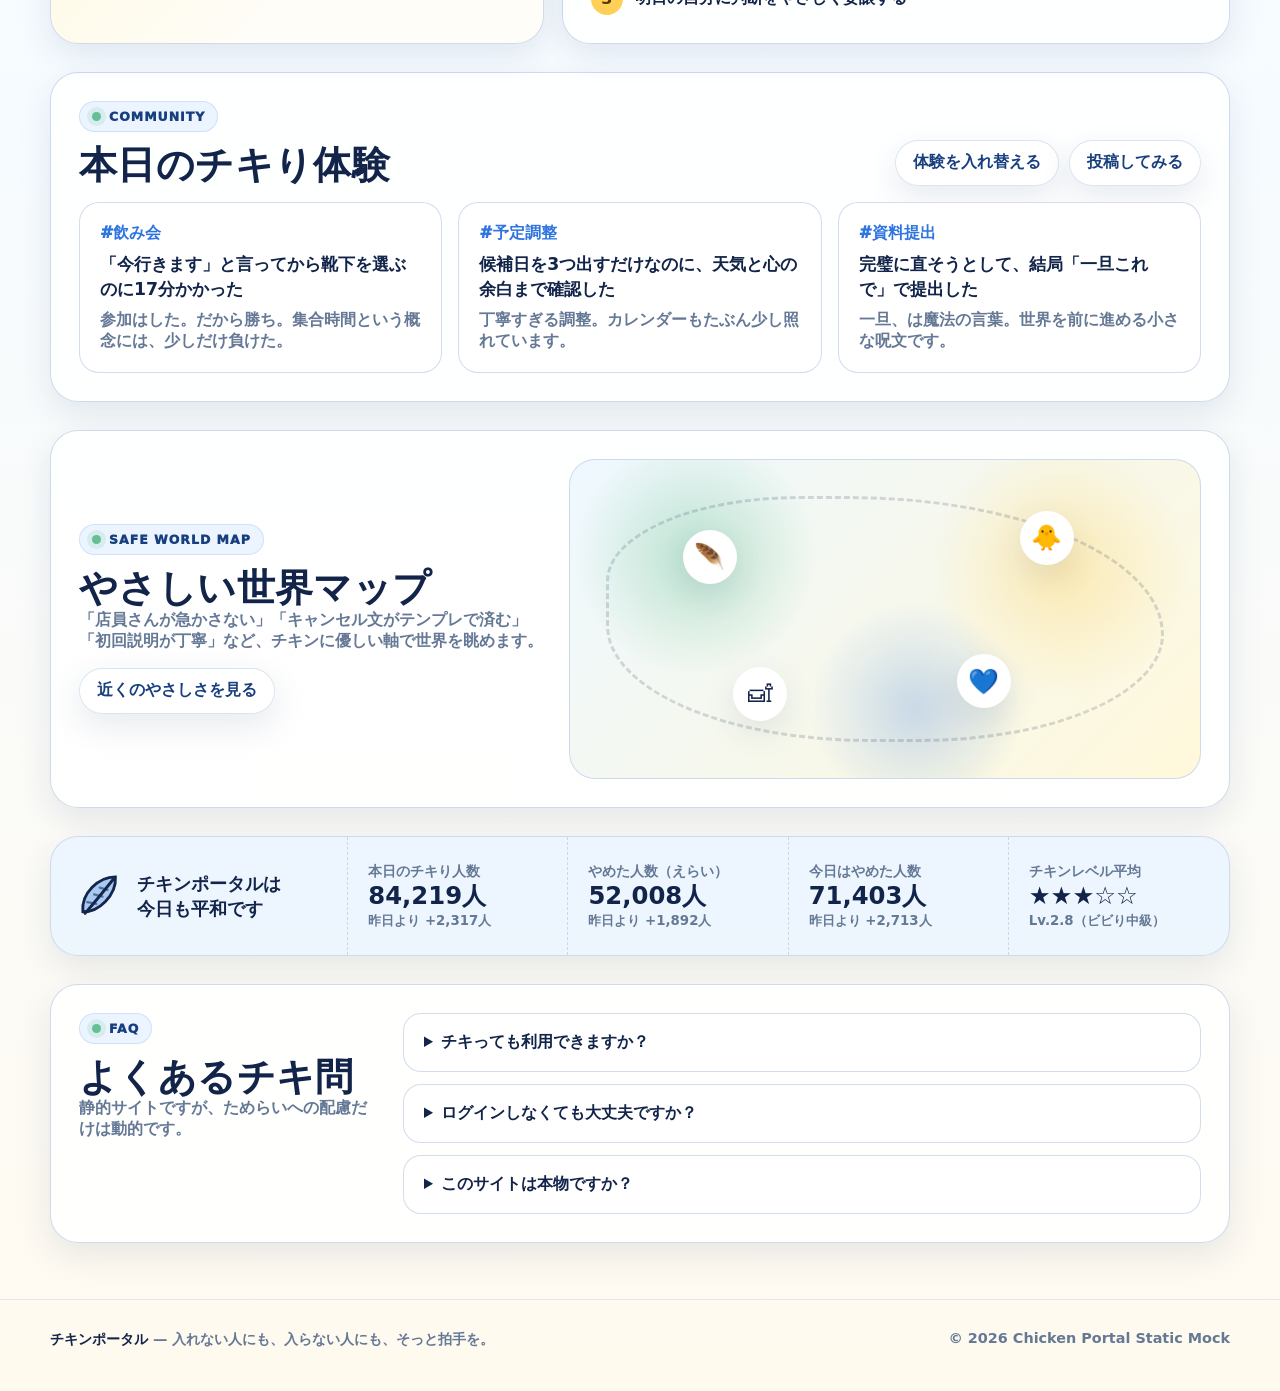
==== commit 1a03741b: "Fix story refresh on Pages" ====
--- a/docs/index.html
+++ b/docs/index.html
@@ -8,7 +8,7 @@
   <title>チキンポータル｜入る勇気のない人のための入口</title>
   <link rel="icon" href="assets/favicon.svg" type="image/svg+xml" />
   <link rel="preload" href="assets/hero-mascot.png" as="image" />
-  <link rel="stylesheet" href="styles.css" />
+  <link rel="stylesheet" href="styles.css?v=20260527-1" />
 </head>
 <body>
   <a href="#main" class="skip-link">本文へスキップ</a>
@@ -259,6 +259,6 @@
   </dialog>
 
   <div class="toast" role="status" aria-live="polite" aria-atomic="true" data-toast-box hidden></div>
-  <script src="app.js"></script>
+  <script src="app.js?v=20260527-1"></script>
 </body>
 </html>
